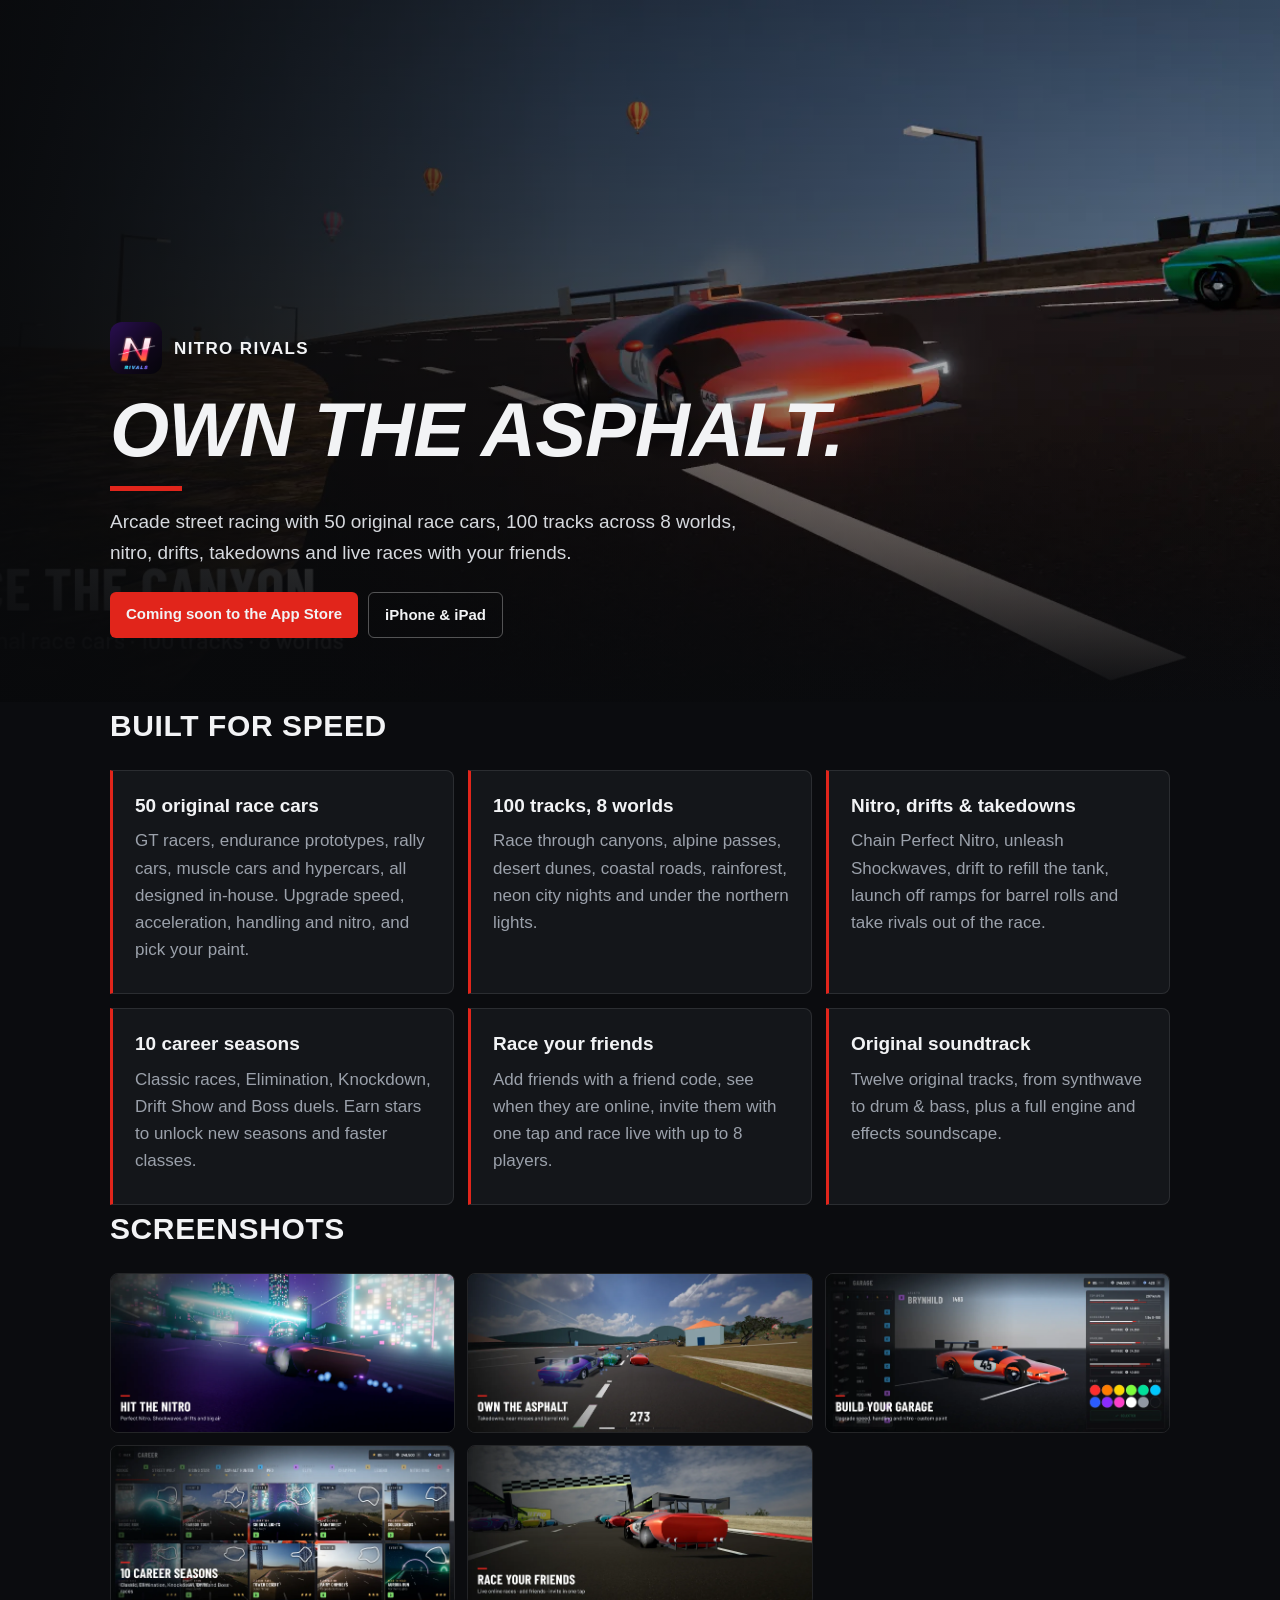
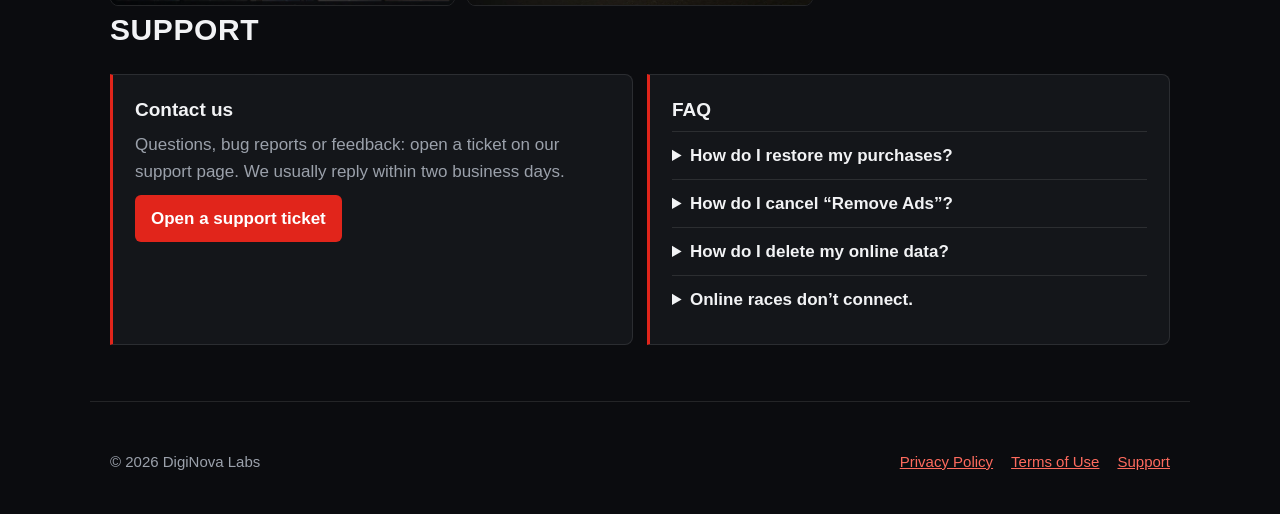
==== index.html @ b090d725 "NITRO RIVALS website, privacy policy and terms" ====
<!doctype html>
<html lang="en">
<head>
<meta charset="utf-8">
<meta name="viewport" content="width=device-width, initial-scale=1">
<title>NITRO RIVALS – Street racing with original race cars</title>
<meta name="description" content="NITRO RIVALS is an arcade racing game for iPhone and iPad: 50 original race cars, 100 tracks in 8 worlds, nitro, drifts, takedowns and live races with friends.">
<link rel="canonical" href="https://mucobulut.github.io/nitrorivals/">
<meta property="og:title" content="NITRO RIVALS">
<meta property="og:description" content="Arcade racing with 50 original race cars, 100 tracks and live races with friends.">
<meta property="og:image" content="https://mucobulut.github.io/nitrorivals/img/1-race.webp">
<link rel="icon" type="image/png" href="img/favicon.png">
<link rel="apple-touch-icon" href="img/icon.png">
<link rel="stylesheet" href="style.css">
</head>
<body>
<header class="hero">
  <img class="hero-img" src="img/1-race.webp" alt="A red race car on a canyon circuit in NITRO RIVALS">
  <div class="wrap hero-in">
    <div class="brand"><img src="img/icon.png" alt="" width="52" height="52"><span>NITRO RIVALS</span></div>
    <h1>Own the asphalt.</h1>
    <p class="lead">Arcade street racing with 50 original race cars, 100 tracks across 8 worlds, nitro, drifts, takedowns and live races with your friends.</p>
    <div class="badges"><span class="badge">Coming soon to the App Store</span><span class="badge ghost">iPhone &amp; iPad</span></div>
  </div>
</header>

<main>
  <section class="wrap">
    <h2>Built for speed</h2>
    <div class="grid">
      <div class="card"><h3>50 original race cars</h3><p>GT racers, endurance prototypes, rally cars, muscle cars and hypercars, all designed in-house. Upgrade speed, acceleration, handling and nitro, and pick your paint.</p></div>
      <div class="card"><h3>100 tracks, 8 worlds</h3><p>Race through canyons, alpine passes, desert dunes, coastal roads, rainforest, neon city nights and under the northern lights.</p></div>
      <div class="card"><h3>Nitro, drifts &amp; takedowns</h3><p>Chain Perfect Nitro, unleash Shockwaves, drift to refill the tank, launch off ramps for barrel rolls and take rivals out of the race.</p></div>
      <div class="card"><h3>10 career seasons</h3><p>Classic races, Elimination, Knockdown, Drift Show and Boss duels. Earn stars to unlock new seasons and faster classes.</p></div>
      <div class="card"><h3>Race your friends</h3><p>Add friends with a friend code, see when they are online, invite them with one tap and race live with up to 8 players.</p></div>
      <div class="card"><h3>Original soundtrack</h3><p>Twelve original tracks, from synthwave to drum &amp; bass, plus a full engine and effects soundscape.</p></div>
    </div>
  </section>

  <section class="wrap">
    <h2>Screenshots</h2>
    <div class="shots">
      <img src="img/2-nitro.webp" alt="Nitro boost at night in the neon city" loading="lazy">
      <img src="img/3-coast.webp" alt="Pack racing on the coast circuit" loading="lazy">
      <img src="img/4-garage.webp" alt="Garage with car upgrades" loading="lazy">
      <img src="img/5-career.webp" alt="Career seasons and events" loading="lazy">
      <img src="img/6-jungle.webp" alt="Start of a race in the rainforest" loading="lazy">
    </div>
  </section>

  <section class="wrap" id="support">
    <h2>Support</h2>
    <div class="grid two">
      <div class="card">
        <h3>Contact us</h3>
        <p>Questions, bug reports or feedback: open a ticket on our support page. We usually reply within two business days.</p>
        <p><a class="btn" href="https://github.com/mucobulut/nitrorivals/issues">Open a support ticket</a></p>
      </div>
      <div class="card faq">
        <h3>FAQ</h3>
        <details><summary>How do I restore my purchases?</summary><p>Open Settings or the Shop in the game and tap “Restore purchases”. Use the same store account you bought with.</p></details>
        <details><summary>How do I cancel “Remove Ads”?</summary><p>On iPhone or iPad: Settings › your name › Subscriptions › NITRO RIVALS. You keep ad-free play until the end of the paid period.</p></details>
        <details><summary>How do I delete my online data?</summary><p>In the game open Settings › “Delete online data”. This permanently removes your friend code, player name and friend list from our server.</p></details>
        <details><summary>Online races don’t connect.</summary><p>Check your internet connection and try again. Online racing needs a connection; career and quick races work offline.</p></details>
      </div>
    </div>
  </section>
</main>

<footer class="wrap foot">
  <span>© 2026 DigiNova Labs</span>
  <nav><a href="privacy.html">Privacy Policy</a><a href="terms.html">Terms of Use</a><a href="#support">Support</a></nav>
</footer>
</body>
</html>
---- style.css ----
:root { --bg: #0b0c0f; --surface: #14161a; --line: rgba(255,255,255,.1); --txt: #f2f3f5; --mut: #9ba1ab; --acc: #e1251b; }
* { box-sizing: border-box; }
html { -webkit-text-size-adjust: 100%; }
body { margin: 0; background: var(--bg); color: var(--txt); font: 17px/1.6 -apple-system, BlinkMacSystemFont, "Segoe UI", Roboto, sans-serif; }
a { color: #ff6b5e; }
.wrap { max-width: 1100px; margin: 0 auto; padding: 0 20px; }
.hero { position: relative; min-height: 78vh; display: flex; align-items: flex-end; overflow: hidden; }
.hero-img { position: absolute; inset: 0; width: 100%; height: 100%; object-fit: cover; }
.hero::after { content: ''; position: absolute; inset: 0; background: linear-gradient(90deg, rgba(8,9,11,.92) 0%, rgba(8,9,11,.55) 50%, rgba(8,9,11,.1)), linear-gradient(0deg, rgba(11,12,15,1) 0%, rgba(11,12,15,0) 40%); }
.hero-in { position: relative; z-index: 1; padding-bottom: 64px; padding-top: 40px; width: 100%; }
.brand { display: flex; align-items: center; gap: 12px; font-weight: 800; letter-spacing: .08em; margin-bottom: 18px; }
.brand img { border-radius: 12px; }
h1 { font-size: clamp(40px, 7vw, 76px); line-height: 1; margin: 0 0 16px; letter-spacing: -.01em; text-transform: uppercase; font-style: italic; }
h1::after { content: ''; display: block; width: 72px; height: 5px; background: var(--acc); margin-top: 18px; }
.lead { max-width: 34em; font-size: 19px; color: #d6d9de; margin: 0 0 24px; }
.badges { display: flex; flex-wrap: wrap; gap: 10px; }
.badge { padding: 10px 16px; border-radius: 6px; background: var(--acc); font-weight: 700; font-size: 15px; }
.badge.ghost { background: transparent; border: 1px solid rgba(255,255,255,.3); }
section { padding: 56px 0 8px; }
h2 { font-size: 30px; margin: 0 0 20px; text-transform: uppercase; letter-spacing: .02em; }
.grid { display: grid; grid-template-columns: repeat(auto-fit, minmax(260px, 1fr)); gap: 14px; }
.grid.two { grid-template-columns: repeat(auto-fit, minmax(320px, 1fr)); }
.card { background: var(--surface); border: 1px solid var(--line); border-left: 3px solid var(--acc); border-radius: 0 8px 8px 0; padding: 20px 22px; }
.card h3 { margin: 0 0 6px; font-size: 19px; }
.card p { margin: 0 0 10px; color: var(--mut); }
.shots { display: grid; grid-template-columns: repeat(auto-fit, minmax(320px, 1fr)); gap: 12px; }
.shots img { width: 100%; height: auto; border-radius: 8px; border: 1px solid var(--line); display: block; }
.btn { display: inline-block; padding: 10px 16px; border-radius: 6px; background: var(--acc); color: #fff; text-decoration: none; font-weight: 700; }
.faq details { border-top: 1px solid var(--line); padding: 10px 0; }
.faq summary { cursor: pointer; font-weight: 600; }
.faq details p { margin-top: 8px; }
.foot { display: flex; justify-content: space-between; flex-wrap: wrap; gap: 12px; padding: 48px 20px 40px; color: var(--mut); font-size: 15px; border-top: 1px solid var(--line); margin-top: 56px; }
.foot nav { display: flex; gap: 18px; }
.doc { max-width: 820px; padding: 48px 20px 24px; }
.doc h1 { font-size: 40px; }
.doc h2 { font-size: 21px; margin: 32px 0 8px; text-transform: none; letter-spacing: 0; }
.doc p, .doc li { color: #c9ced6; }
.doc .muted { color: var(--mut); }
.back { display: inline-block; margin-bottom: 24px; color: var(--mut); text-decoration: none; }
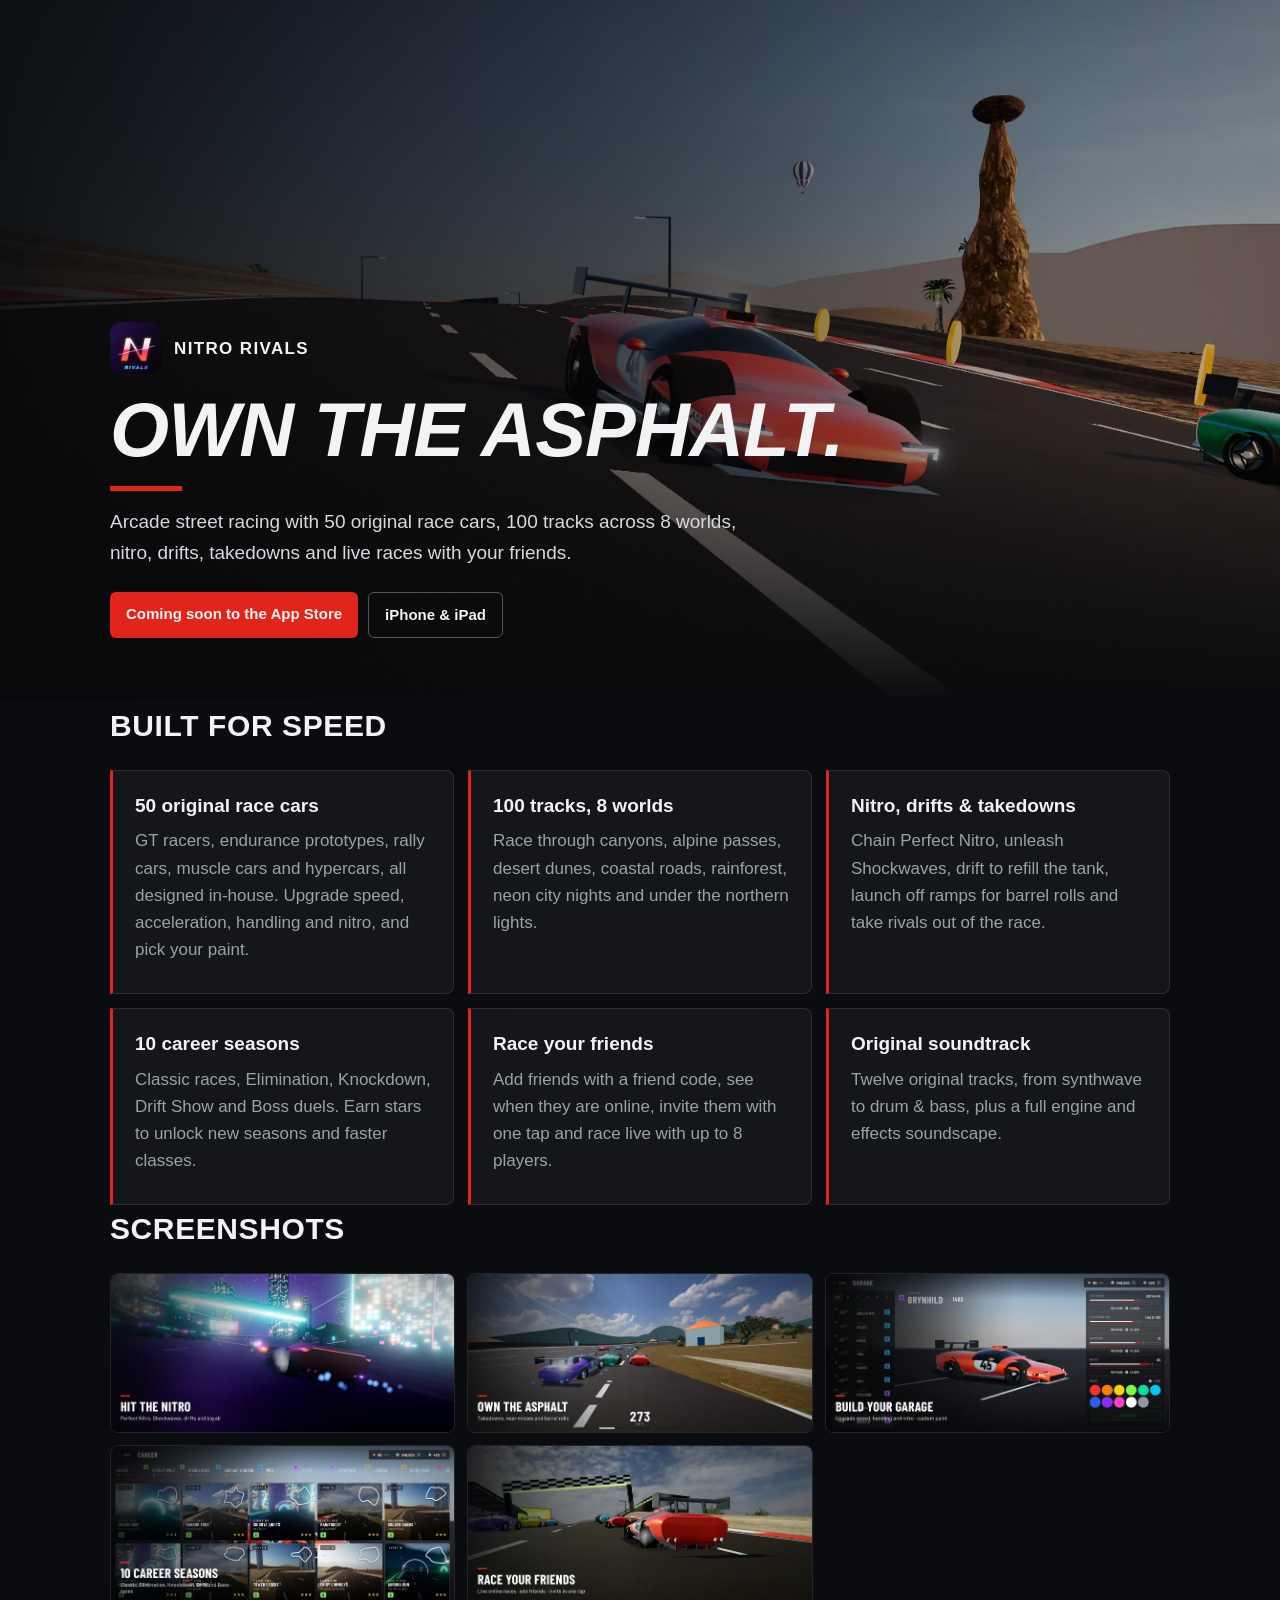
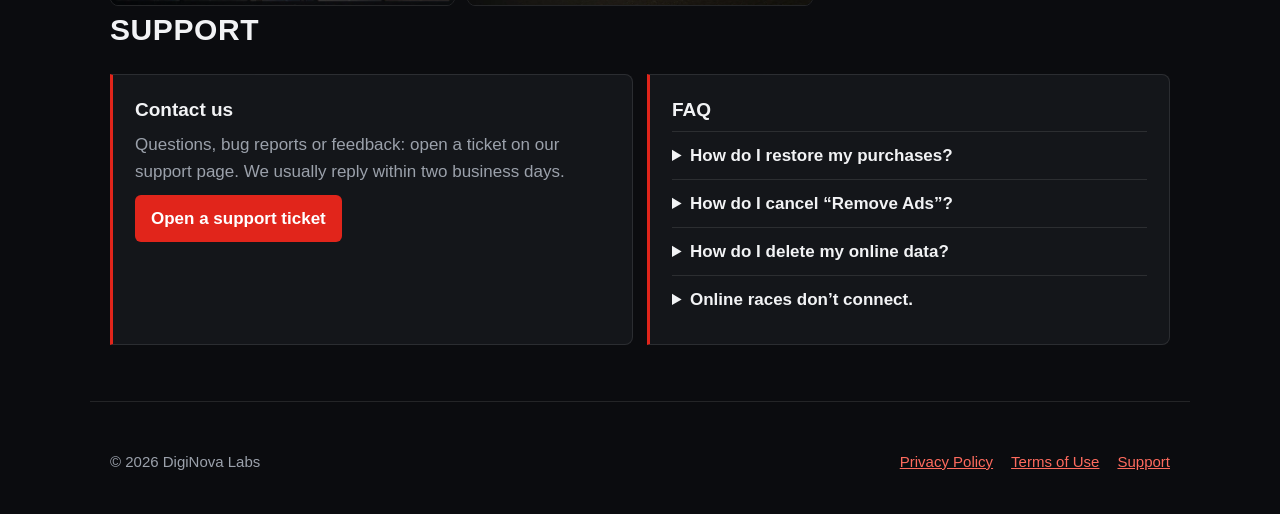
==== commit 3635f86a: "Use caption-free hero image" ====
--- a/index.html
+++ b/index.html
@@ -8,14 +8,14 @@
 <link rel="canonical" href="https://mucobulut.github.io/nitrorivals/">
 <meta property="og:title" content="NITRO RIVALS">
 <meta property="og:description" content="Arcade racing with 50 original race cars, 100 tracks and live races with friends.">
-<meta property="og:image" content="https://mucobulut.github.io/nitrorivals/img/1-race.webp">
+<meta property="og:image" content="https://mucobulut.github.io/nitrorivals/img/hero.webp">
 <link rel="icon" type="image/png" href="img/favicon.png">
 <link rel="apple-touch-icon" href="img/icon.png">
 <link rel="stylesheet" href="style.css">
 </head>
 <body>
 <header class="hero">
-  <img class="hero-img" src="img/1-race.webp" alt="A red race car on a canyon circuit in NITRO RIVALS">
+  <img class="hero-img" src="img/hero.webp" alt="A red race car on a canyon circuit in NITRO RIVALS">
   <div class="wrap hero-in">
     <div class="brand"><img src="img/icon.png" alt="" width="52" height="52"><span>NITRO RIVALS</span></div>
     <h1>Own the asphalt.</h1>
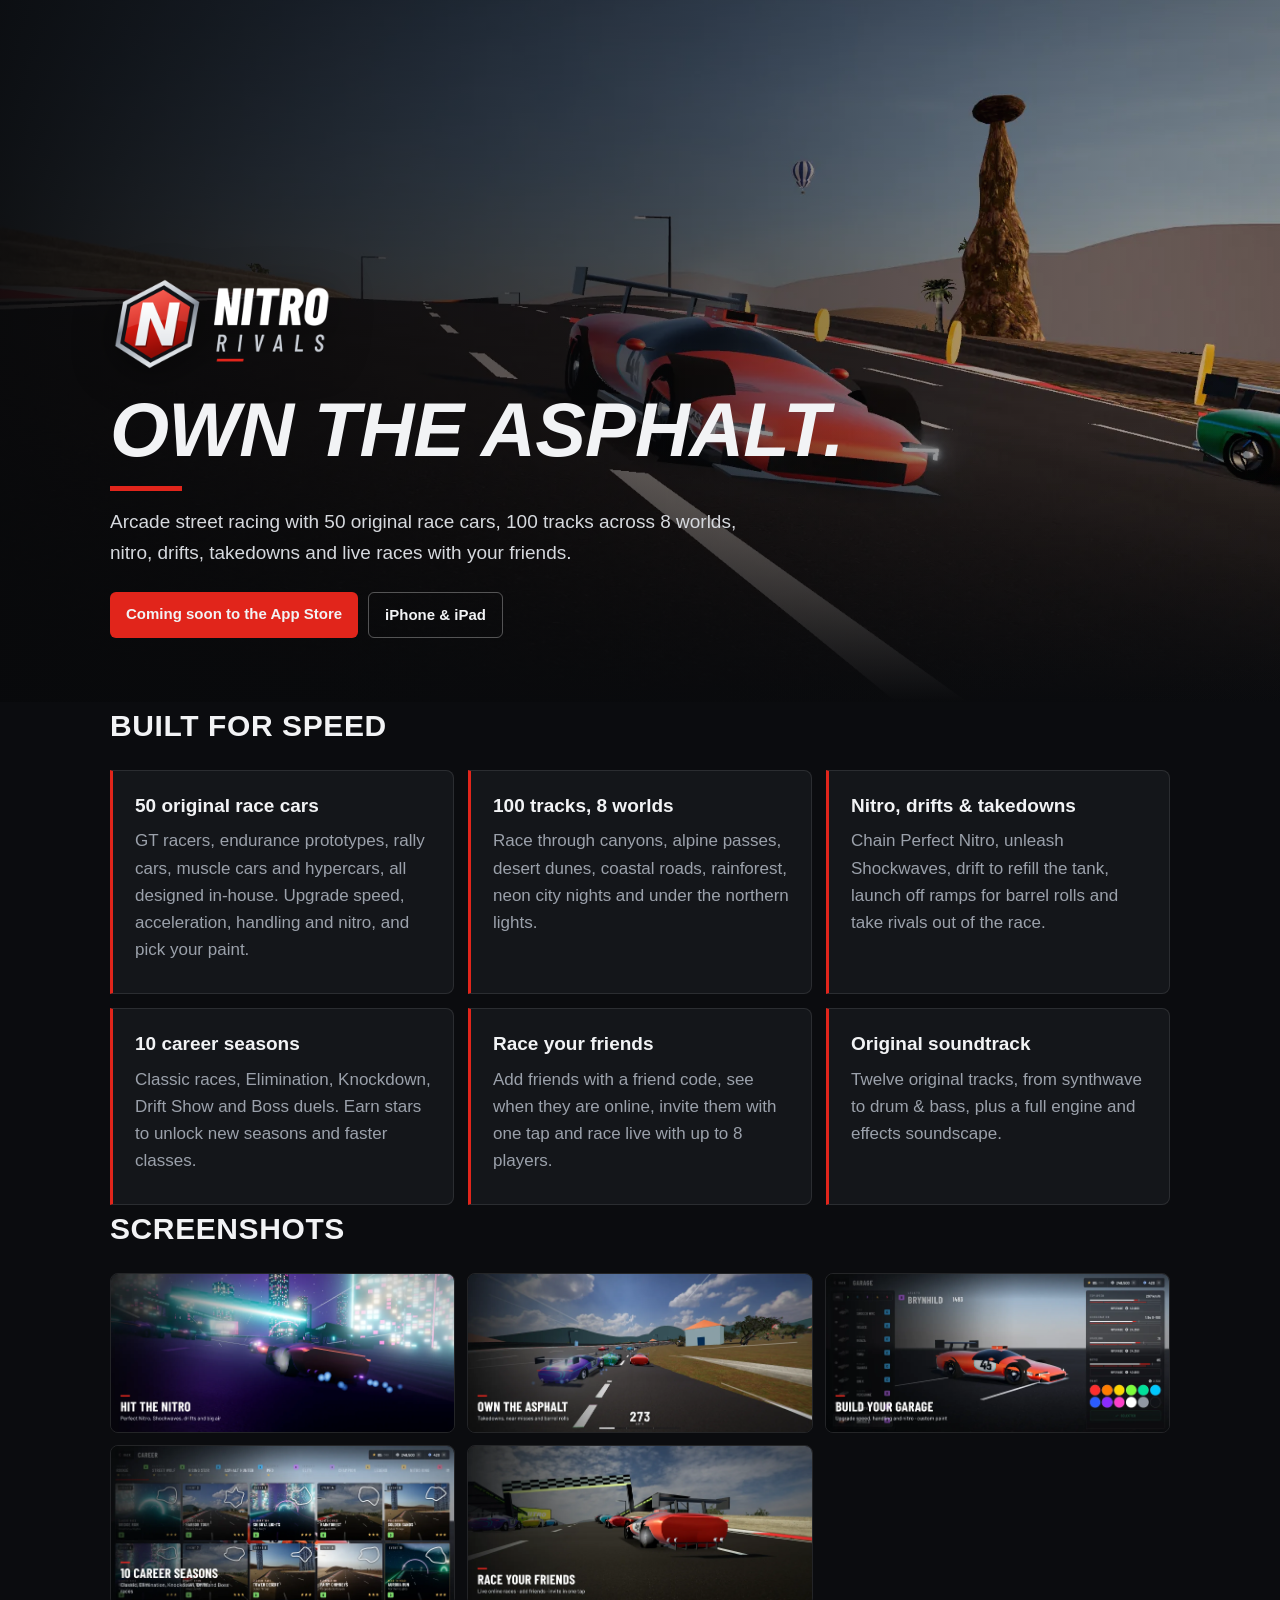
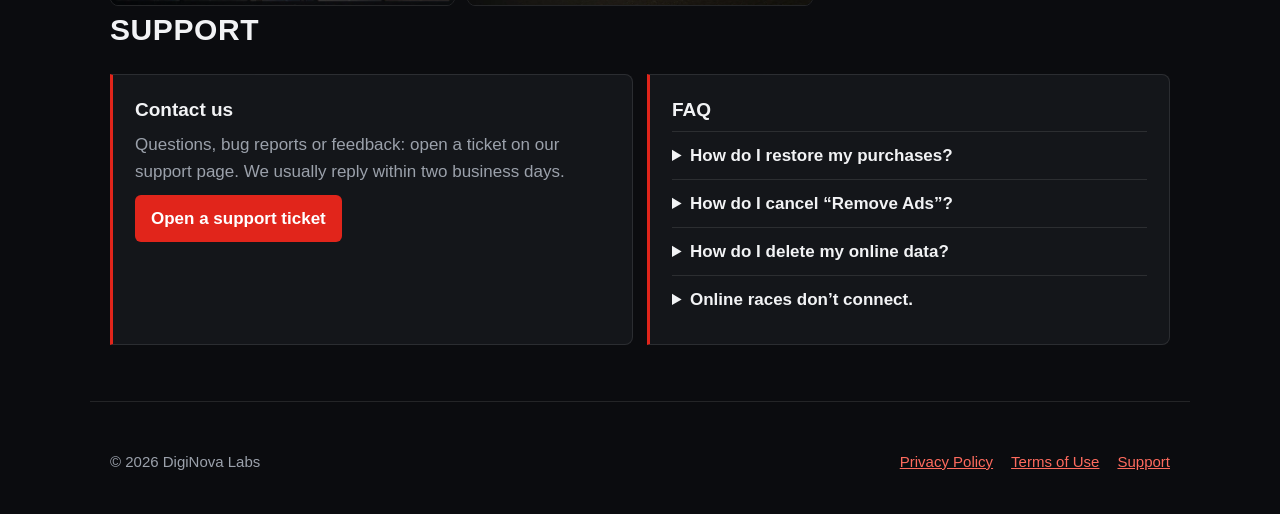
==== commit 85de91d2: "New NITRO RIVALS logo and app icon" ====
--- a/index.html
+++ b/index.html
@@ -17,7 +17,7 @@
 <header class="hero">
   <img class="hero-img" src="img/hero.webp" alt="A red race car on a canyon circuit in NITRO RIVALS">
   <div class="wrap hero-in">
-    <div class="brand"><img src="img/icon.png" alt="" width="52" height="52"><span>NITRO RIVALS</span></div>
+    <div class="brand"><img src="img/logo.png" alt="NITRO RIVALS" width="288" height="100"></div>
     <h1>Own the asphalt.</h1>
     <p class="lead">Arcade street racing with 50 original race cars, 100 tracks across 8 worlds, nitro, drifts, takedowns and live races with your friends.</p>
     <div class="badges"><span class="badge">Coming soon to the App Store</span><span class="badge ghost">iPhone &amp; iPad</span></div>
--- a/style.css
+++ b/style.css
@@ -9,7 +9,7 @@
 .hero::after { content: ''; position: absolute; inset: 0; background: linear-gradient(90deg, rgba(8,9,11,.92) 0%, rgba(8,9,11,.55) 50%, rgba(8,9,11,.1)), linear-gradient(0deg, rgba(11,12,15,1) 0%, rgba(11,12,15,0) 40%); }
 .hero-in { position: relative; z-index: 1; padding-bottom: 64px; padding-top: 40px; width: 100%; }
 .brand { display: flex; align-items: center; gap: 12px; font-weight: 800; letter-spacing: .08em; margin-bottom: 18px; }
-.brand img { border-radius: 12px; }
+.brand img { display: block; width: min(288px, 70vw); height: auto; filter: drop-shadow(0 6px 20px rgba(0,0,0,.5)); }
 h1 { font-size: clamp(40px, 7vw, 76px); line-height: 1; margin: 0 0 16px; letter-spacing: -.01em; text-transform: uppercase; font-style: italic; }
 h1::after { content: ''; display: block; width: 72px; height: 5px; background: var(--acc); margin-top: 18px; }
 .lead { max-width: 34em; font-size: 19px; color: #d6d9de; margin: 0 0 24px; }
